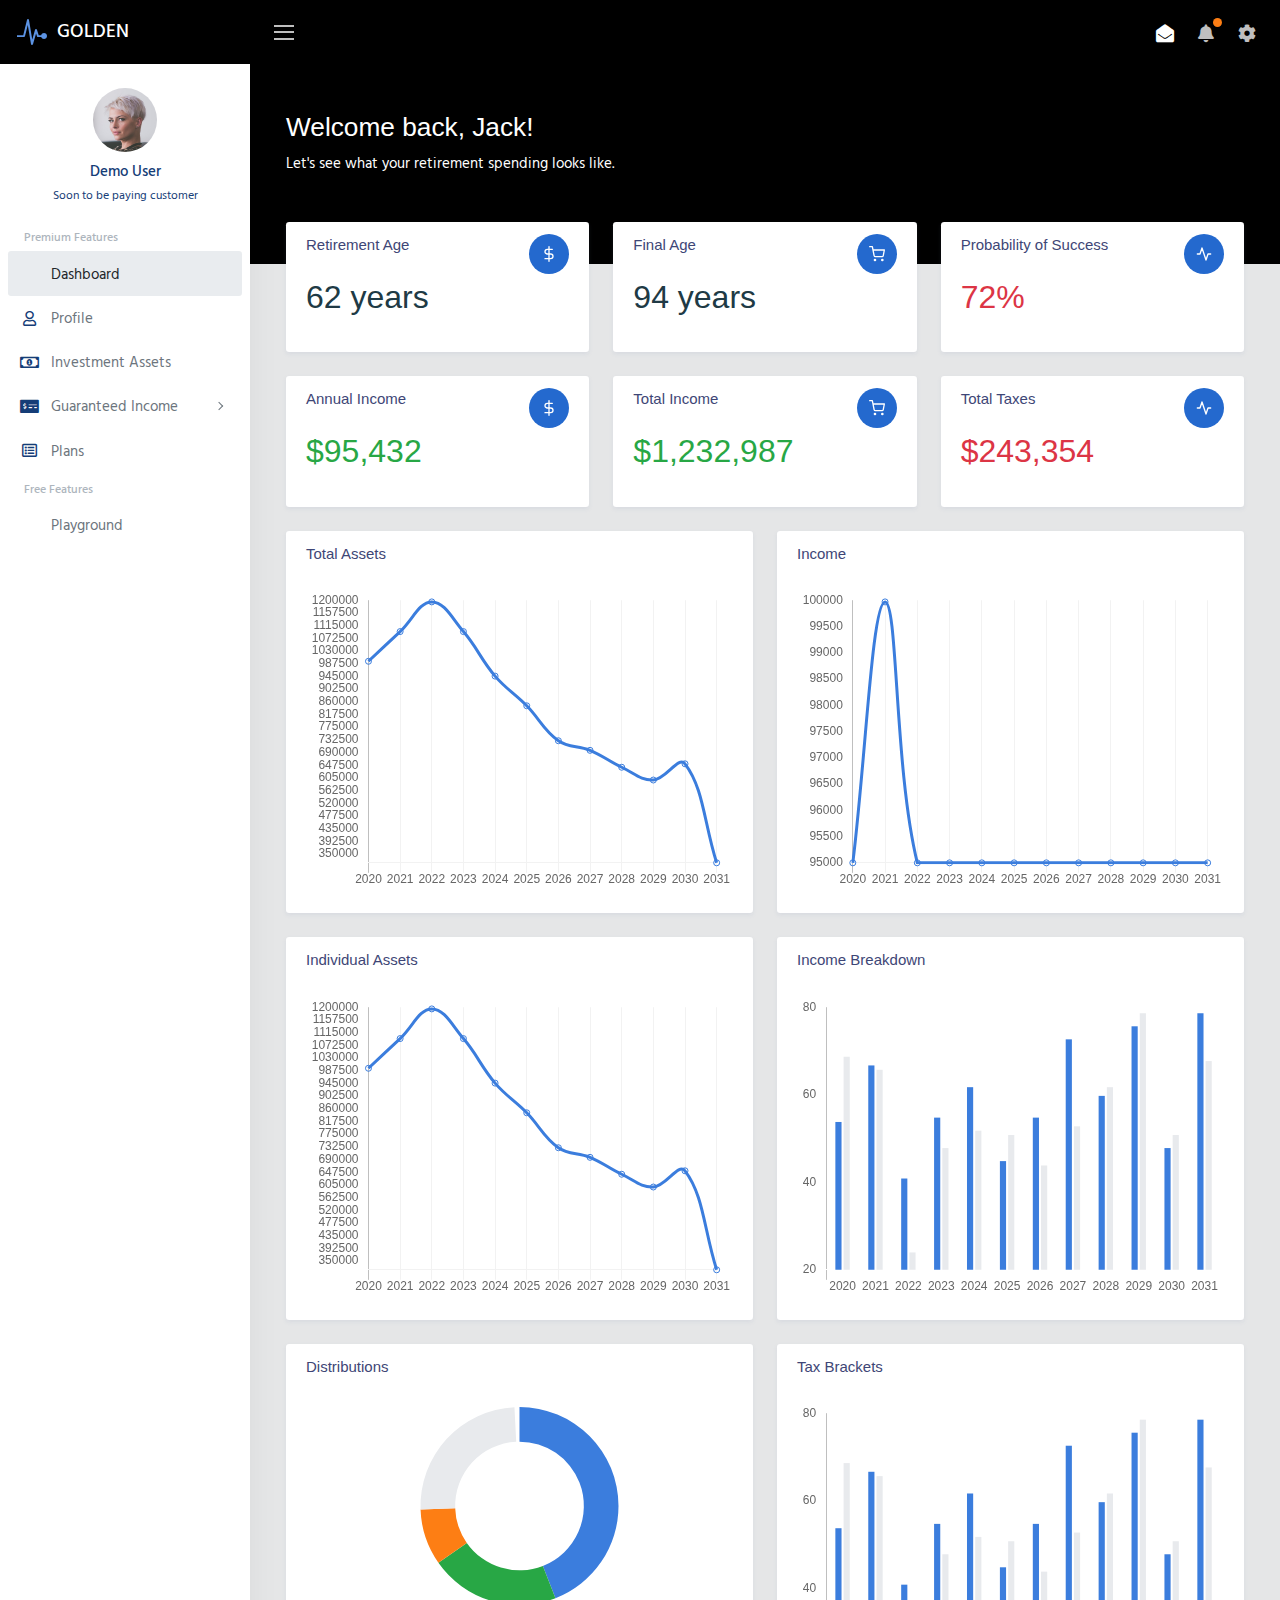
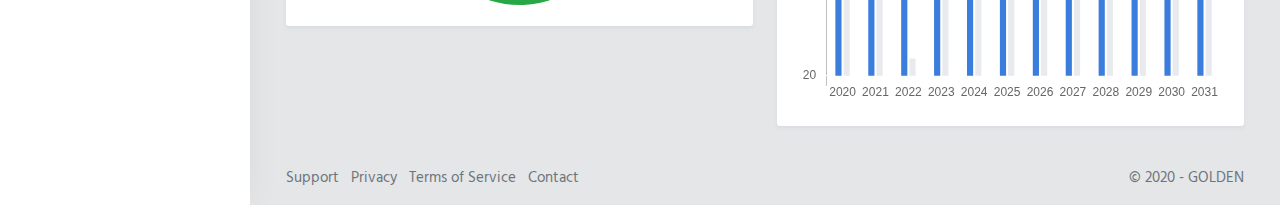
==== dashboard.html @ 7a521ca6 "New and improved code" ====
<!DOCTYPE html>
<html lang="en">

<head>
	<meta charset="utf-8">
	<meta http-equiv="X-UA-Compatible" content="IE=edge">
	<meta name="viewport" content="width=device-width, initial-scale=1, shrink-to-fit=no">
	<meta name="description" content="Responsive Bootstrap 4 Admin &amp; Dashboard Template">
	<meta name="author" content="Bootlab">

	<title>GOLDEN Dashboard</title>

	<!-- PICK ONE OF THE STYLES BELOW -->
	<link href="css/modern.css" rel="stylesheet">
	<!-- <link href="css/classic.css" rel="stylesheet"> -->
	<!-- <link href="css/dark.css" rel="stylesheet"> -->
	<!-- <link href="css/light.css" rel="stylesheet"> -->
	<!--	<link rel="stylesheet" href="css/styles.css"> -->

	<!-- BEGIN SETTINGS -->
	<!-- You can remove this after picking a style
	<style>
		body {
			opacity: 0;
		}
	</style>
	<script src="js/settings.js"></script>-->
	<link href="css/styles.css" rel="stylesheet">
	<!-- END SETTINGS -->
</head>

<body>
	<div class="splash active">
		<div class="splash-icon"></div>
	</div>

	<div class="wrapper">
		<nav id="sidebar" class="sidebar">
			<a class="sidebar-brand" href="index.html">
				<svg>
					<use xlink:href="#ion-ios-pulse-strong"></use>
				</svg>
				GOLDEN
			</a>
			<div class="sidebar-content">
				<div class="sidebar-user">
					<img src="img/avatars/avatar.jpg" class="img-fluid rounded-circle mb-2" alt="Linda Miller" />
					<div class="font-weight-bold">Demo User</div>
					<small>Soon to be paying customer</small>
				</div>

				<ul class="sidebar-nav">
					<li class="sidebar-header">
						Premium Features
					</li>



					<li class="sidebar-item active">
						<a class="sidebar-link" href="dashboard.html">
							<i class="align-middle mr-2 far fa-fw fa-key"></i> <span class="align-middle">Dashboard</span>
						</a>
					</li>

					<li class="sidebar-item">
						<a class="sidebar-link" href="profile.html">
							<i class="align-middle mr-2 far fa-fw fa-user"></i> <span class="align-middle">Profile</span>
						</a>
					</li>

					<li class="sidebar-item">
						<a class="sidebar-link" href="investment-assets.html">
							<i class="align-middle mr-2 far fa-fw fa-money-bill-alt"></i> <span class="align-middle">Investment Assets</span>
						</a>
					</li>

					<li class="sidebar-item">
						<a data-target="#guaranteed-income" data-toggle="collapse" class="sidebar-link collapsed">
							<i class="align-middle mr-2 fas fa-fw fa-money-check-alt"></i> <span class="align-middle">Guaranteed Income</span>
						</a>
						<ul id="guaranteed-income" class="sidebar-dropdown list-unstyled collapse " data-parent="#sidebar">
							<li class="sidebar-item"><a class="sidebar-link" href="social-security.html">Social Security</a></li>
							<li class="sidebar-item"><a class="sidebar-link" href="pensions.html">Pensions</a></li>
							<li class="sidebar-item"><a class="sidebar-link" href="annuities.html">Annuities <span class="sidebar-badge badge rounded-pill bg-primary">Coming Soon</span></a></li>
							<li class="sidebar-item"><a class="sidebar-link" href="other.html">Other <span class="sidebar-badge badge rounded-pill bg-primary">Coming Soon</span></a></li>
						</ul>
					</li>

					<li class="sidebar-item">
						<a class="sidebar-link" href="plans.html">
							<i class="align-middle mr-2 far fa-fw fa-list-alt"></i> <span class="align-middle">Plans</span>
						</a>
					</li>

					<li class="sidebar-header">
						Free Features
					</li>

					<li class="sidebar-item">
						<a class="sidebar-link" href="playground.html">
							<i class="align-middle mr-2 far fa-fw fa-table"></i> <span class="align-middle">Playground</span>
						</a>
					</li>




				</ul>
			</div>
		</nav>
		<div class="main">
			<nav class="navbar navbar-expand navbar-theme">
				<a class="sidebar-toggle d-flex mr-2">
					<i class="hamburger align-self-center"></i>
				</a>



				<div class="navbar-collapse collapse">
					<ul class="navbar-nav ml-auto">
						<li class="nav-item dropdown active">
							<a class="nav-link dropdown-toggle position-relative" href="#" id="messagesDropdown" data-toggle="dropdown">
								<i class="align-middle fas fa-envelope-open"></i>
							</a>
							<div class="dropdown-menu dropdown-menu-lg dropdown-menu-right py-0" aria-labelledby="messagesDropdown">
								<div class="dropdown-menu-header">
									<div class="position-relative">
										1 New Messages
									</div>
								</div>
								<div class="list-group">
									<a href="#" class="list-group-item">
										<div class="row g-0 align-items-center">
											<div class="col-2">
												<img src="img/avatars/avatar-5.jpg" class="avatar img-fluid rounded-circle" alt="Michelle Bilodeau">
											</div>
											<div class="col-10 pl-2">
												<div class="text-dark">Tax Man</div>
												<div class="text-muted small mt-1">The 2021 tax brackets have been released. Checkout how that impacts you!</div>
												<div class="text-muted small mt-1">5m ago</div>
											</div>
										</div>
									</a>

								</div>
								<div class="dropdown-menu-footer">
									<a href="#" class="text-muted">Show all messages</a>
								</div>
							</div>
						</li>
						<li class="nav-item dropdown ml-lg-2">
							<a class="nav-link dropdown-toggle position-relative" href="#" id="alertsDropdown" data-toggle="dropdown">
								<i class="align-middle fas fa-bell"></i>
								<span class="indicator"></span>
							</a>
							<div class="dropdown-menu dropdown-menu-lg dropdown-menu-right py-0" aria-labelledby="alertsDropdown">
								<div class="dropdown-menu-header">
									4 New Notifications
								</div>
								<div class="list-group">
									<a href="#" class="list-group-item">
										<div class="row g-0 align-items-center">
											<div class="col-2">
												<i class="ml-1 text-danger fas fa-fw fa-bell"></i>
											</div>
											<div class="col-10">
												<div class="text-dark">Update completed</div>
												<div class="text-muted small mt-1">Restart server 12 to complete the update.</div>
												<div class="text-muted small mt-1">2h ago</div>
											</div>
										</div>
									</a>
									<a href="#" class="list-group-item">
										<div class="row g-0 align-items-center">
											<div class="col-2">
												<i class="ml-1 text-warning fas fa-fw fa-envelope-open"></i>
											</div>
											<div class="col-10">
												<div class="text-dark">Lorem ipsum</div>
												<div class="text-muted small mt-1">Aliquam ex eros, imperdiet vulputate hendrerit et.</div>
												<div class="text-muted small mt-1">6h ago</div>
											</div>
										</div>
									</a>
									<a href="#" class="list-group-item">
										<div class="row g-0 align-items-center">
											<div class="col-2">
												<i class="ml-1 text-primary fas fa-fw fa-building"></i>
											</div>
											<div class="col-10">
												<div class="text-dark">Login from 192.186.1.1</div>
												<div class="text-muted small mt-1">8h ago</div>
											</div>
										</div>
									</a>
									<a href="#" class="list-group-item">
										<div class="row g-0 align-items-center">
											<div class="col-2">
												<i class="ml-1 text-success fas fa-fw fa-bell-slash"></i>
											</div>
											<div class="col-10">
												<div class="text-dark">New connection</div>
												<div class="text-muted small mt-1">Anna accepted your request.</div>
												<div class="text-muted small mt-1">12h ago</div>
											</div>
										</div>
									</a>
								</div>
								<div class="dropdown-menu-footer">
									<a href="#" class="text-muted">Show all notifications</a>
								</div>
							</div>
						</li>
						<li class="nav-item dropdown ml-lg-2">
							<a class="nav-link dropdown-toggle position-relative" href="#" id="userDropdown" data-toggle="dropdown">
								<i class="align-middle fas fa-cog"></i>
							</a>
							<div class="dropdown-menu dropdown-menu-right" aria-labelledby="userDropdown">
								<a class="dropdown-item" href="#"><i class="align-middle mr-1 fas fa-fw fa-user"></i> View Account</a>
								<a class="dropdown-item" href="#"><i class="align-middle mr-1 fas fa-fw fa-cogs"></i> Settings</a>
								<div class="dropdown-divider"></div>
								<a class="dropdown-item" href="#"><i class="align-middle mr-1 fas fa-fw fa-arrow-alt-circle-right"></i> Sign out</a>
							</div>
						</li>
					</ul>
				</div>

			</nav>
			<main class="content">
				<div class="container-fluid">

					<div class="header">
						<h1 class="header-title">
							Welcome back, Jack!
						</h1>
						<p class="header-subtitle">Let's see what your retirement spending looks like.</p>
					</div>


					<div class="row">
						<div class="col-xs-6 col-sm-6 col-md-4 col-lg-4 col-xl-4">
							<div class="card">
								<div class="card-body">
									<div class="row">
										<div class="col mt-0">
											<h5 class="card-title">Retirement Age</h5>
										</div>

										<div class="col-auto">
											<div class="avatar">
												<div class="avatar-title rounded-circle bg-primary-dark">
													<i class="align-middle" data-feather="dollar-sign"></i>
												</div>
											</div>
										</div>
									</div>
									<h1 class="display-5 mt-1 mb-3">62 years</h1>
								</div>
							</div>
						</div>
						<div class="col-xs-6 col-sm-6 col-md-4 col-lg-4 col-xl-4">
							<div class="card">
								<div class="card-body">
									<div class="row">
										<div class="col mt-0">
											<h5 class="card-title">Final Age</h5>
										</div>

										<div class="col-auto">
											<div class="avatar">
												<div class="avatar-title rounded-circle bg-primary-dark">
													<i class="align-middle" data-feather="shopping-cart"></i>
												</div>
											</div>
										</div>
									</div>
									<h1 class="display-5 mt-1 mb-3">94 years</h1>
								</div>
							</div>
						</div>
						<div class="col-xs-6 col-sm-6 col-md-4 col-lg-4 col-xl-4">
							<div class="card">
								<div class="card-body">
									<div class="row">
										<div class="col mt-0">
											<h5 class="card-title">Probability of Success</h5>
										</div>

										<div class="col-auto">
											<div class="avatar">
												<div class="avatar-title rounded-circle bg-primary-dark">
													<i class="align-middle" data-feather="activity"></i>
												</div>
											</div>
										</div>
									</div>
									<h1 class="display-5 mt-1 mb-3 text-danger">72%</h1>

								</div>
							</div>
						</div>
						<div class="col-xs-6 col-sm-6 col-md-4 col-lg-4 col-xl-4">
							<div class="card">
								<div class="card-body">
									<div class="row">
										<div class="col mt-0">
											<h5 class="card-title">Annual Income</h5>
										</div>

										<div class="col-auto">
											<div class="avatar">
												<div class="avatar-title rounded-circle bg-primary-dark">
													<i class="align-middle" data-feather="dollar-sign"></i>
												</div>
											</div>
										</div>
									</div>
									<h1 class="display-5 mt-1 mb-3 text-success">$95,432</h1>
								</div>
							</div>
						</div>
						<div class="col-xs-6 col-sm-6 col-md-4 col-lg-4 col-xl-4">
							<div class="card">
								<div class="card-body">
									<div class="row">
										<div class="col mt-0">
											<h5 class="card-title">Total Income</h5>
										</div>

										<div class="col-auto">
											<div class="avatar">
												<div class="avatar-title rounded-circle bg-primary-dark">
													<i class="align-middle" data-feather="shopping-cart"></i>
												</div>
											</div>
										</div>
									</div>
									<h1 class="display-5 mt-1 mb-3 text-success">$1,232,987</h1>
								</div>
							</div>
						</div>
						<div class="col-xs-6 col-sm-6 col-md-4 col-lg-4 col-xl-4">
							<div class="card">
								<div class="card-body">
									<div class="row">
										<div class="col mt-0">
											<h5 class="card-title">Total Taxes</h5>
										</div>

										<div class="col-auto">
											<div class="avatar">
												<div class="avatar-title rounded-circle bg-primary-dark">
													<i class="align-middle" data-feather="activity"></i>
												</div>
											</div>
										</div>
									</div>
									<h1 class="display-5 mt-1 mb-3 text-danger">$243,354</h1>

								</div>
							</div>
						</div>
					</div>


					<div class="row">
						<div class="col-12 col-lg-6">
							<div class="card flex-fill w-100">
								<div class="card-header">
									<h5 class="card-title">Total Assets</h5>
									<h6 class="card-subtitle text-muted"></h6>
								</div>
								<div class="card-body">
									<div class="chart">
										<canvas id="chartjs-line"></canvas>
									</div>
								</div>
							</div>
						</div>

						<div class="col-12 col-lg-6">
							<div class="card flex-fill w-100">
								<div class="card-header">
									<h5 class="card-title">Income</h5>
									<h6 class="card-subtitle text-muted"></h6>
								</div>
								<div class="card-body">
									<div class="chart">
										<canvas id="chartjs-line2"></canvas>
									</div>
								</div>
							</div>
						</div>

						<div class="col-12 col-lg-6">
							<div class="card flex-fill w-100">
								<div class="card-header">
									<h5 class="card-title">Individual Assets</h5>
									<h6 class="card-subtitle text-muted"></h6>
								</div>
								<div class="card-body">
									<div class="chart">
										<canvas id="chartjs-line3"></canvas>
									</div>
								</div>
							</div>
						</div>

						<div class="col-12 col-lg-6">
							<div class="card">
								<div class="card-header">
									<h5 class="card-title">Income Breakdown</h5>
									<h6 class="card-subtitle text-muted"></h6>
								</div>
								<div class="card-body">
									<div class="chart">
										<canvas id="chartjs-bar"></canvas>
									</div>
								</div>
							</div>
						</div>


						<div class="col-12 col-lg-6">
							<div class="card">
								<div class="card-header">
									<h5 class="card-title">Distributions</h5>
									<h6 class="card-subtitle text-muted"></h6>
								</div>
								<div class="card-body">
									<div class="chart chart-xs">
										<canvas id="chartjs-doughnut"></canvas>
									</div>
								</div>
							</div>
						</div>

						<div class="col-12 col-lg-6">
							<div class="card">
								<div class="card-header">
									<h5 class="card-title">Tax Brackets</h5>
									<h6 class="card-subtitle text-muted"></h6>
								</div>
								<div class="card-body">
									<div class="chart">
										<canvas id="chartjs-bar2"></canvas>
									</div>
								</div>
							</div>
						</div>
					</div>










				</div>
			</main>
			<footer class="footer">
				<div class="container-fluid">
					<div class="row text-muted">
						<div class="col-8 text-left">
							<ul class="list-inline">
								<li class="list-inline-item">
									<a class="text-muted" href="#">Support</a>
								</li>
								<li class="list-inline-item">
									<a class="text-muted" href="#">Privacy</a>
								</li>
								<li class="list-inline-item">
									<a class="text-muted" href="#">Terms of Service</a>
								</li>
								<li class="list-inline-item">
									<a class="text-muted" href="#">Contact</a>
								</li>
							</ul>
						</div>
						<div class="col-4 text-right">
							<p class="mb-0">
								&copy; 2020 - <a href="dashboard-default.html" class="text-muted">GOLDEN</a>
							</p>
						</div>
					</div>
				</div>
			</footer>
		</div>

	</div>

	<svg width="0" height="0" style="position:absolute">
		<defs>
			<symbol viewBox="0 0 512 512" id="ion-ios-pulse-strong">
				<path
					d="M448 273.001c-21.27 0-39.296 13.999-45.596 32.999h-38.857l-28.361-85.417a15.999 15.999 0 0 0-15.183-10.956c-.112 0-.224 0-.335.004a15.997 15.997 0 0 0-15.049 11.588l-44.484 155.262-52.353-314.108C206.535 54.893 200.333 48 192 48s-13.693 5.776-15.525 13.135L115.496 306H16v31.999h112c7.348 0 13.75-5.003 15.525-12.134l45.368-182.177 51.324 307.94c1.229 7.377 7.397 11.92 14.864 12.344.308.018.614.028.919.028 7.097 0 13.406-3.701 15.381-10.594l49.744-173.617 15.689 47.252A16.001 16.001 0 0 0 352 337.999h51.108C409.973 355.999 427.477 369 448 369c26.511 0 48-22.492 48-49 0-26.509-21.489-46.999-48-46.999z">
				</path>
			</symbol>
		</defs>
	</svg>
	<script src="js/app.js"></script>

	<script>
		$(function() {
			// Line chart
			new Chart(document.getElementById("chartjs-line"), {
				type: "line",
				data: {
					labels: ["2020", "2021", "2022", "2023", "2024", "2025", "2026", "2027", "2028", "2029", "2030", "2031"],
					datasets: [{
						label: "Total Assets ($)",
						fill: true,
						backgroundColor: "transparent",
						borderColor: window.theme.primary,
						data: [1000000, 1100000, 1200000, 1100000, 950000, 850000, 732222, 700000, 643000, 599999, 654544, 321123]
					}]
				},
				options: {
					maintainAspectRatio: false,
					legend: {
						display: false
					},
					tooltips: {
						intersect: false
					},
					hover: {
						intersect: true
					},
					plugins: {
						filler: {
							propagate: false
						}
					},
					scales: {
						xAxes: [{
							reverse: true,
							gridLines: {
								color: "rgba(0,0,0,0.05)"
							}
						}],
						yAxes: [{
							ticks: {
								stepSize: 500
							},
							display: true,
							borderDash: [5, 5],
							gridLines: {
								color: "rgba(0,0,0,0)",
								fontColor: "#fff"
							}
						}]
					}
				}
			});
		});
	</script>

	<script>
		$(function() {
			// Line chart
			new Chart(document.getElementById("chartjs-line2"), {
				type: "line",
				data: {
					labels: ["2020", "2021", "2022", "2023", "2024", "2025", "2026", "2027", "2028", "2029", "2030", "2031"],
					datasets: [{
						label: "Income",
						fill: true,
						backgroundColor: "transparent",
						borderColor: window.theme.primary,
						data: [95000, 100000, 95000, 95000, 95000, 95000, 95000, 95000, 95000, 95000, 95000, 95000]
					}]
				},
				options: {
					maintainAspectRatio: false,
					legend: {
						display: false
					},
					tooltips: {
						intersect: false
					},
					hover: {
						intersect: true
					},
					plugins: {
						filler: {
							propagate: false
						}
					},
					scales: {
						xAxes: [{
							reverse: true,
							gridLines: {
								color: "rgba(0,0,0,0.05)"
							}
						}],
						yAxes: [{
							ticks: {
								stepSize: 500
							},
							display: true,
							borderDash: [5, 5],
							gridLines: {
								color: "rgba(0,0,0,0)",
								fontColor: "#fff"
							}
						}]
					}
				}
			});
		});
	</script>

	<script>
		$(function() {
			// Line chart
			new Chart(document.getElementById("chartjs-line3"), {
				type: "line",
				data: {
					labels: ["2020", "2021", "2022", "2023", "2024", "2025", "2026", "2027", "2028", "2029", "2030", "2031"],
					datasets: [{
						label: "401K ($)",
						fill: true,
						backgroundColor: "transparent",
						borderColor: window.theme.primary,
						data: [1000000, 1100000, 1200000, 1100000, 950000, 850000, 732222, 700000, 643000, 599999, 654544, 321123]
					}]
				},
				options: {
					maintainAspectRatio: false,
					legend: {
						display: false
					},
					tooltips: {
						intersect: false
					},
					hover: {
						intersect: true
					},
					plugins: {
						filler: {
							propagate: false
						}
					},
					scales: {
						xAxes: [{
							reverse: true,
							gridLines: {
								color: "rgba(0,0,0,0.05)"
							}
						}],
						yAxes: [{
							ticks: {
								stepSize: 500
							},
							display: true,
							borderDash: [5, 5],
							gridLines: {
								color: "rgba(0,0,0,0)",
								fontColor: "#fff"
							}
						}]
					}
				}
			});
		});
	</script>

	<script>
		$(function() {
			// Bar chart
			new Chart(document.getElementById("chartjs-bar"), {
				type: "bar",
				data: {
					labels: ["2020", "2021", "2022", "2023", "2024", "2025", "2026", "2027", "2028", "2029", "2030", "2031"],
					datasets: [{
						label: "Last year",
						backgroundColor: window.theme.primary,
						borderColor: window.theme.primary,
						hoverBackgroundColor: window.theme.primary,
						hoverBorderColor: window.theme.primary,
						data: [54, 67, 41, 55, 62, 45, 55, 73, 60, 76, 48, 79],
						barPercentage: .75,
						categoryPercentage: .5
					}, {
						label: "This year",
						backgroundColor: "#E8EAED",
						borderColor: "#E8EAED",
						hoverBackgroundColor: "#E8EAED",
						hoverBorderColor: "#E8EAED",
						data: [69, 66, 24, 48, 52, 51, 44, 53, 62, 79, 51, 68],
						barPercentage: .75,
						categoryPercentage: .5
					}]
				},
				options: {
					maintainAspectRatio: false,
					legend: {
						display: false
					},
					scales: {
						yAxes: [{
							gridLines: {
								display: false
							},
							stacked: false,
							ticks: {
								stepSize: 20
							}
						}],
						xAxes: [{
							stacked: false,
							gridLines: {
								color: "transparent"
							}
						}]
					}
				}
			});
		});
	</script>

	<script>
		$(function() {
			// Bar chart
			new Chart(document.getElementById("chartjs-bar2"), {
				type: "bar",
				data: {
					labels: ["2020", "2021", "2022", "2023", "2024", "2025", "2026", "2027", "2028", "2029", "2030", "2031"],
					datasets: [{
						label: "Last year",
						backgroundColor: window.theme.primary,
						borderColor: window.theme.primary,
						hoverBackgroundColor: window.theme.primary,
						hoverBorderColor: window.theme.primary,
						data: [54, 67, 41, 55, 62, 45, 55, 73, 60, 76, 48, 79],
						barPercentage: .75,
						categoryPercentage: .5
					}, {
						label: "This year",
						backgroundColor: "#E8EAED",
						borderColor: "#E8EAED",
						hoverBackgroundColor: "#E8EAED",
						hoverBorderColor: "#E8EAED",
						data: [69, 66, 24, 48, 52, 51, 44, 53, 62, 79, 51, 68],
						barPercentage: .75,
						categoryPercentage: .5
					}]
				},
				options: {
					maintainAspectRatio: false,
					legend: {
						display: false
					},
					scales: {
						yAxes: [{
							gridLines: {
								display: false
							},
							stacked: false,
							ticks: {
								stepSize: 20
							}
						}],
						xAxes: [{
							stacked: false,
							gridLines: {
								color: "transparent"
							}
						}]
					}
				}
			});
		});
	</script>


	<script>
		$(function() {
			// Doughnut chart
			new Chart(document.getElementById("chartjs-doughnut"), {
				type: "doughnut",
				data: {
					labels: ["Social", "Search Engines", "Direct", "Other"],
					datasets: [{
						data: [260, 125, 54, 146],
						backgroundColor: [
							window.theme.primary,
							window.theme.success,
							window.theme.warning,
							"#E8EAED"
						],
						borderColor: "transparent"
					}]
				},
				options: {
					maintainAspectRatio: false,
					cutoutPercentage: 65,
					legend: {
						display: false
					}
				}
			});
		});
	</script>
	<script>
		$(function() {
			// Pie chart
			new Chart(document.getElementById("chartjs-pie"), {
				type: "pie",
				data: {
					labels: ["Social", "Search Engines", "Direct", "Other"],
					datasets: [{
						data: [260, 125, 54, 146],
						backgroundColor: [
							window.theme.primary,
							window.theme.warning,
							window.theme.danger,
							"#E8EAED"
						],
						borderColor: "transparent"
					}]
				},
				options: {
					maintainAspectRatio: false,
					legend: {
						display: false
					}
				}
			});
		});
	</script>
	<script>
		$(function() {
			// Radar chart
			new Chart(document.getElementById("chartjs-radar"), {
				type: "radar",
				data: {
					labels: ["Speed", "Reliability", "Comfort", "Safety", "Efficiency"],
					datasets: [{
						label: "Model X",
						backgroundColor: "rgba(0, 123, 255, 0.2)",
						borderColor: window.theme.primary,
						pointBackgroundColor: window.theme.primary,
						pointBorderColor: "#fff",
						pointHoverBackgroundColor: "#fff",
						pointHoverBorderColor: window.theme.primary,
						data: [70, 53, 82, 60, 33]
					}, {
						label: "Model S",
						backgroundColor: "rgba(220, 53, 69, 0.2)",
						borderColor: window.theme.danger,
						pointBackgroundColor: window.theme.danger,
						pointBorderColor: "#fff",
						pointHoverBackgroundColor: "#fff",
						pointHoverBorderColor: window.theme.danger,
						data: [35, 38, 65, 85, 84]
					}]
				},
				options: {
					maintainAspectRatio: false
				}
			});
		});
	</script>
	<script>
		$(function() {
			// Polar Area chart
			new Chart(document.getElementById("chartjs-polar-area"), {
				type: "polarArea",
				data: {
					labels: ["Speed", "Reliability", "Comfort", "Safety", "Efficiency"],
					datasets: [{
						label: "Model S",
						data: [35, 38, 65, 70, 24],
						backgroundColor: [
							window.theme.primary,
							window.theme.success,
							window.theme.danger,
							window.theme.warning,
							window.theme.info
						]
					}]
				},
				options: {
					maintainAspectRatio: false
				}
			});
		});
	</script>
</body>

</html>
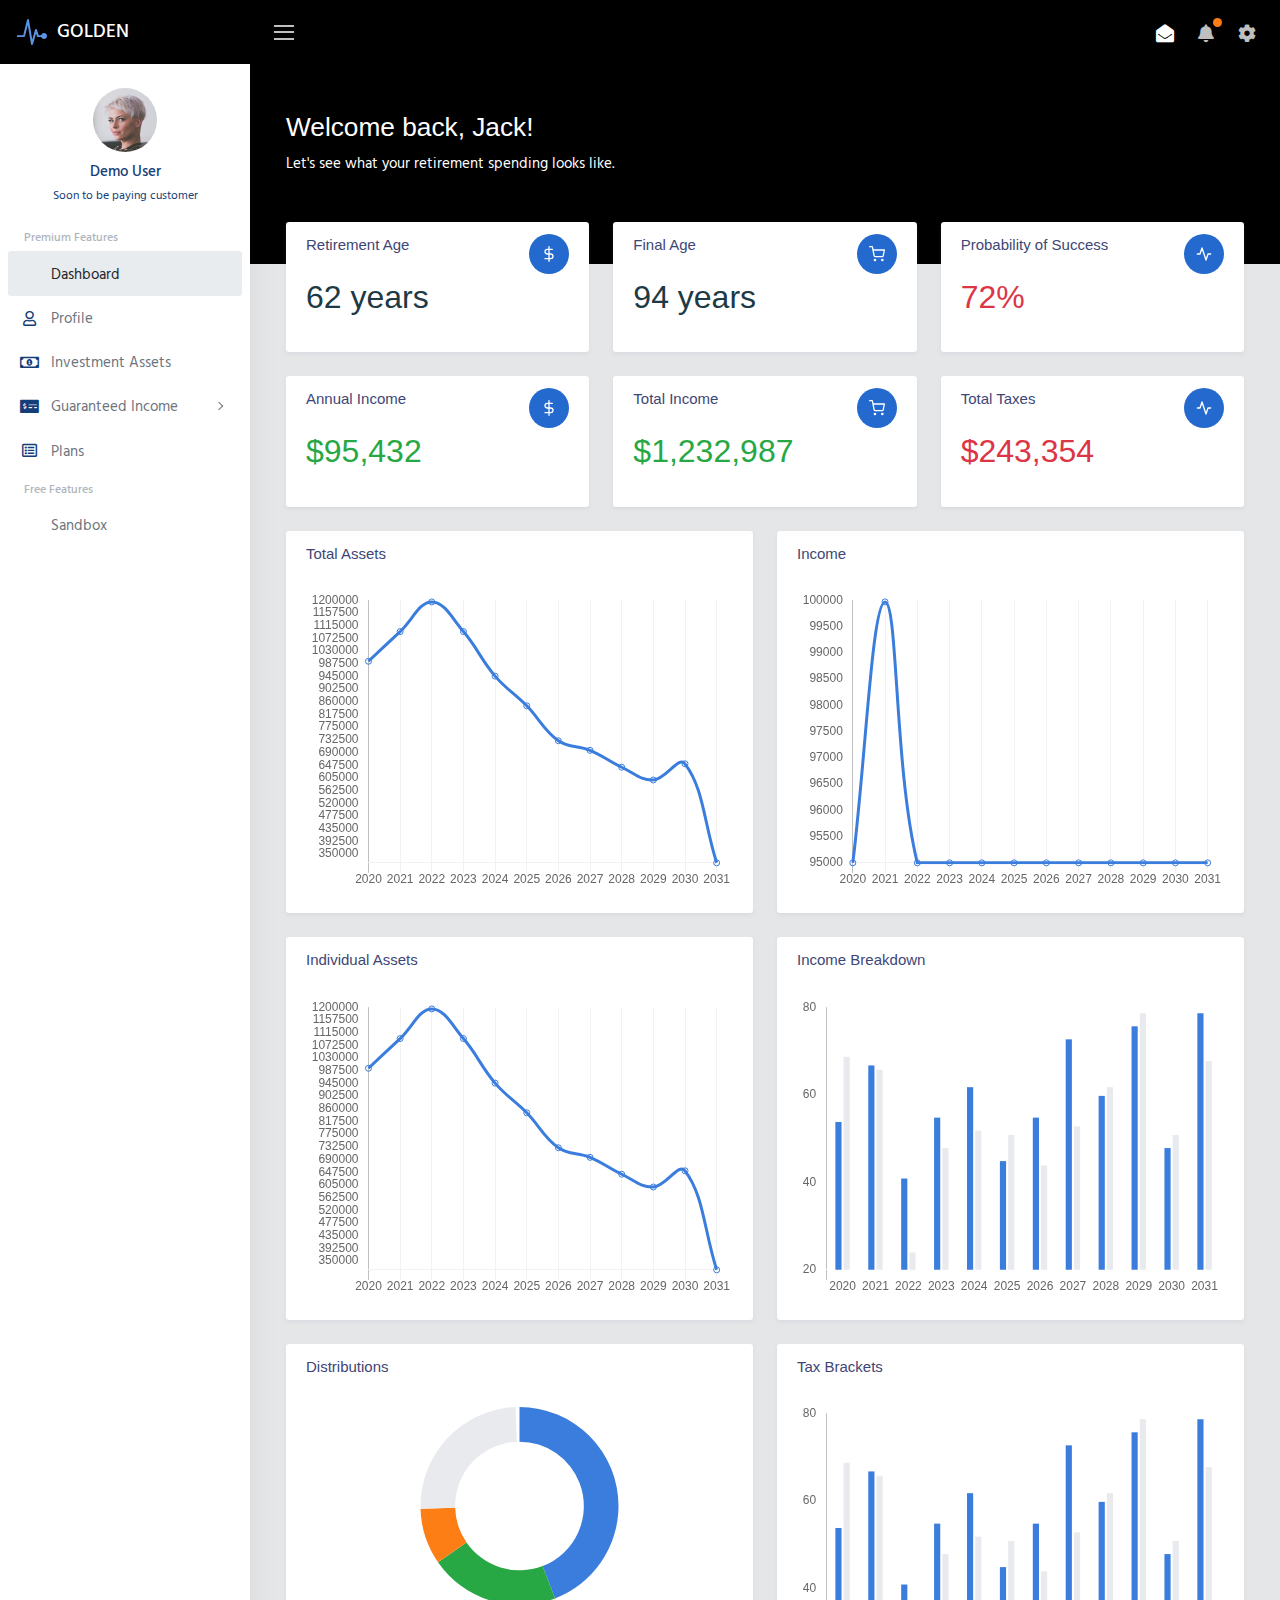
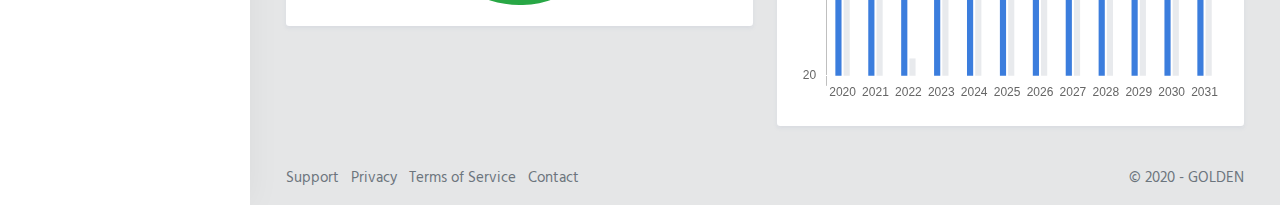
==== commit 010e8c45: "Newest programs" ====
--- a/dashboard.html
+++ b/dashboard.html
@@ -79,10 +79,10 @@
 							<i class="align-middle mr-2 fas fa-fw fa-money-check-alt"></i> <span class="align-middle">Guaranteed Income</span>
 						</a>
 						<ul id="guaranteed-income" class="sidebar-dropdown list-unstyled collapse " data-parent="#sidebar">
-							<li class="sidebar-item"><a class="sidebar-link" href="social-security.html">Social Security</a></li>
-							<li class="sidebar-item"><a class="sidebar-link" href="pensions.html">Pensions</a></li>
-							<li class="sidebar-item"><a class="sidebar-link" href="annuities.html">Annuities <span class="sidebar-badge badge rounded-pill bg-primary">Coming Soon</span></a></li>
-							<li class="sidebar-item"><a class="sidebar-link" href="other.html">Other <span class="sidebar-badge badge rounded-pill bg-primary">Coming Soon</span></a></li>
+							<li class="sidebar-item"><a class="sidebar-link" href="income-social-security.html">Social Security</a></li>
+							<li class="sidebar-item"><a class="sidebar-link" href="income-pensions.html">Pensions</a></li>
+							<li class="sidebar-item"><a class="sidebar-link" href="income-annuities.html">Annuities <span class="sidebar-badge badge rounded-pill bg-primary">Coming Soon</span></a></li>
+							<li class="sidebar-item"><a class="sidebar-link" href="income-other.html">Other <span class="sidebar-badge badge rounded-pill bg-primary">Coming Soon</span></a></li>
 						</ul>
 					</li>
 
@@ -97,8 +97,8 @@
 					</li>
 
 					<li class="sidebar-item">
-						<a class="sidebar-link" href="playground.html">
-							<i class="align-middle mr-2 far fa-fw fa-table"></i> <span class="align-middle">Playground</span>
+						<a class="sidebar-link" href="sandbox.html">
+							<i class="align-middle mr-2 far fa-fw fa-table"></i> <span class="align-middle">Sandbox</span>
 						</a>
 					</li>
 
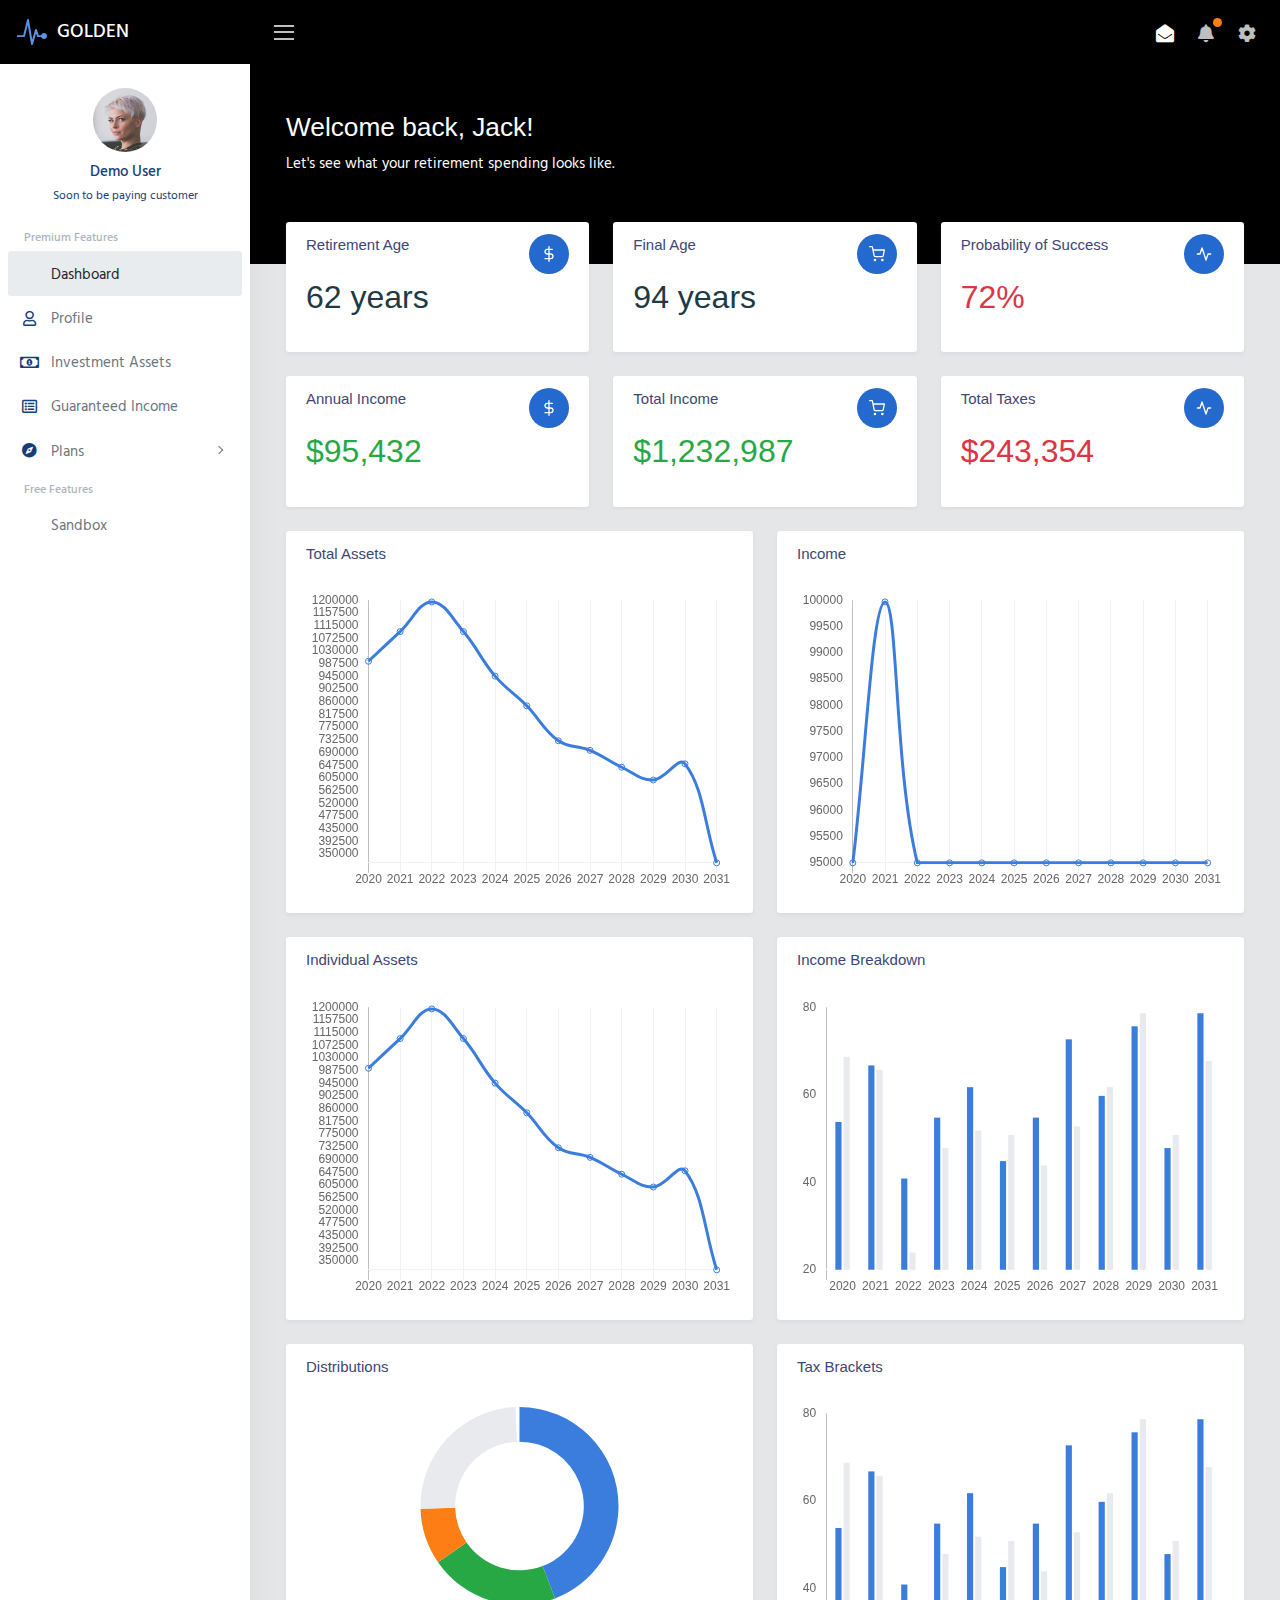
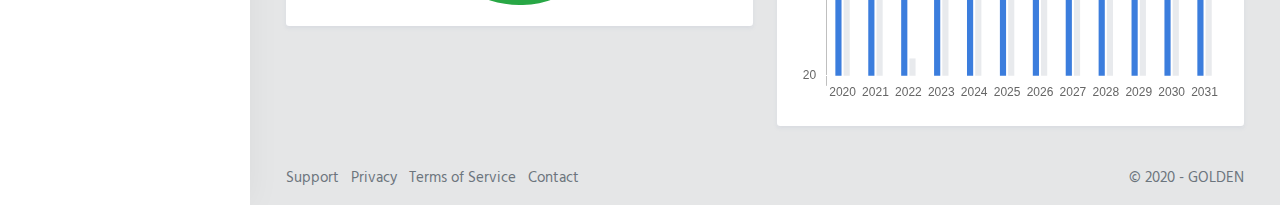
==== commit a2793140: "Add files via upload" ====
--- a/dashboard.html
+++ b/dashboard.html
@@ -54,8 +54,6 @@
 						Premium Features
 					</li>
 
-
-
 					<li class="sidebar-item active">
 						<a class="sidebar-link" href="dashboard.html">
 							<i class="align-middle mr-2 far fa-fw fa-key"></i> <span class="align-middle">Dashboard</span>
@@ -74,22 +72,22 @@
 						</a>
 					</li>
 
+
 					<li class="sidebar-item">
-						<a data-target="#guaranteed-income" data-toggle="collapse" class="sidebar-link collapsed">
-							<i class="align-middle mr-2 fas fa-fw fa-money-check-alt"></i> <span class="align-middle">Guaranteed Income</span>
+						<a class="sidebar-link" href="guaranteed-income.html">
+							<i class="align-middle mr-2 far fa-fw fa-list-alt"></i> <span class="align-middle">Guaranteed Income</span>
 						</a>
-						<ul id="guaranteed-income" class="sidebar-dropdown list-unstyled collapse " data-parent="#sidebar">
-							<li class="sidebar-item"><a class="sidebar-link" href="income-social-security.html">Social Security</a></li>
-							<li class="sidebar-item"><a class="sidebar-link" href="income-pensions.html">Pensions</a></li>
-							<li class="sidebar-item"><a class="sidebar-link" href="income-annuities.html">Annuities <span class="sidebar-badge badge rounded-pill bg-primary">Coming Soon</span></a></li>
-							<li class="sidebar-item"><a class="sidebar-link" href="income-other.html">Other <span class="sidebar-badge badge rounded-pill bg-primary">Coming Soon</span></a></li>
+					</li>
+
+					<li class="sidebar-item">
+						<a data-target="#plans" data-toggle="collapse" class="sidebar-link collapsed">
+							<i class="align-middle mr-2 fas fa-fw fa-compass"></i> <span class="align-middle">Plans</span>
+						</a>
+						<ul id="plans" class="sidebar-dropdown list-unstyled collapse " data-parent="#sidebar">
+							<li class="sidebar-item"><a class="sidebar-link" href="plans-list.html">Your Plans</a></li>
+							<li class="sidebar-item"><a class="sidebar-link" href="plans-compare.html">Compare Plans</a></li>
+							<li class="sidebar-item"><a class="sidebar-link" href="plans-other.html">Other <span class="sidebar-badge badge rounded-pill bg-primary">Coming Soon</span></a></li>
 						</ul>
-					</li>
-
-					<li class="sidebar-item">
-						<a class="sidebar-link" href="plans.html">
-							<i class="align-middle mr-2 far fa-fw fa-list-alt"></i> <span class="align-middle">Plans</span>
-						</a>
 					</li>
 
 					<li class="sidebar-header">
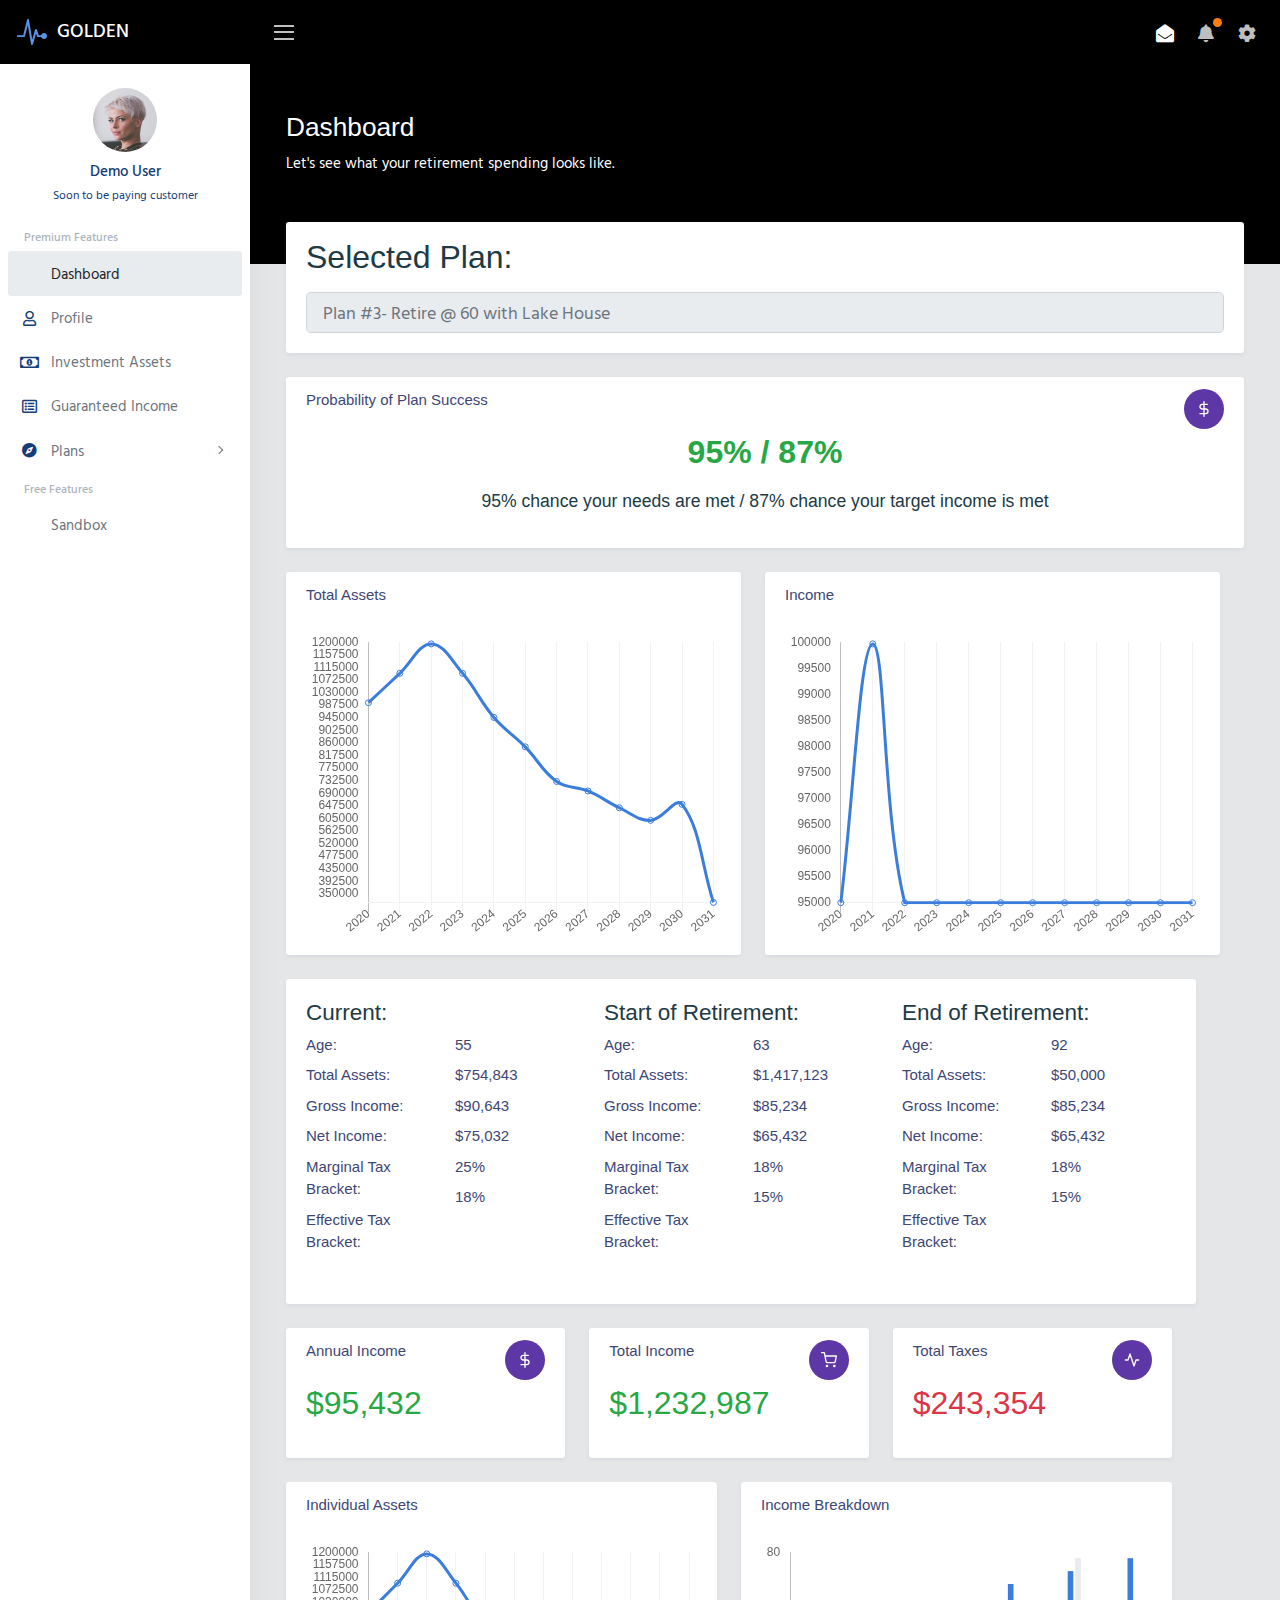
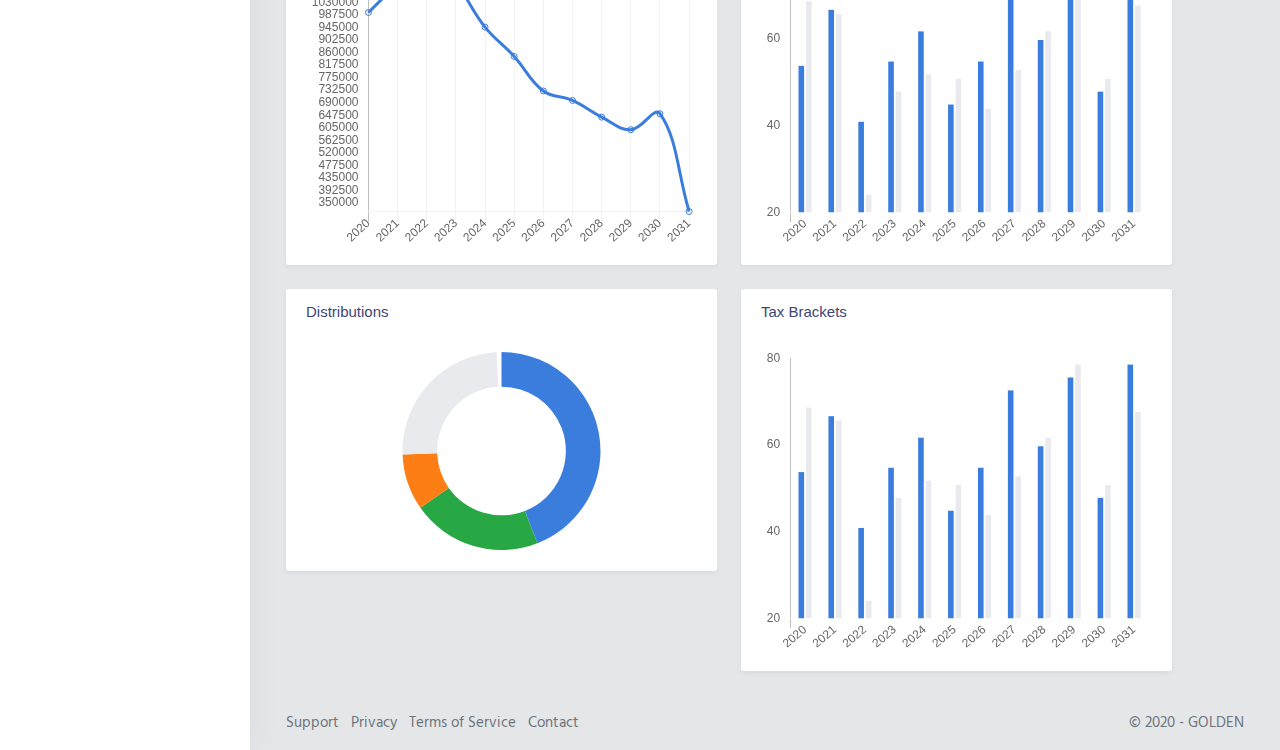
==== commit 15350bd2: "fresh changes" ====
--- a/dashboard.html
+++ b/dashboard.html
@@ -229,10 +229,157 @@
 
 					<div class="header">
 						<h1 class="header-title">
-							Welcome back, Jack!
+							Dashboard
 						</h1>
 						<p class="header-subtitle">Let's see what your retirement spending looks like.</p>
 					</div>
+
+					<div class="card">
+						<div class="card-body">
+							<div class="row">
+
+							</div>
+							<h1 class="display-5 mt-1 mb-3">Selected Plan:</h1>
+							<input class="form-control form-control-lg" type="text" placeholder="Plan #3- Retire @ 60 with Lake House" readonly>
+
+						</div>
+					</div>
+
+					<div class="row">
+						<div class="col-12">
+							<div class="card">
+								<div class="card-body">
+									<div class="row">
+										<div class="col mt-0">
+											<h5 class="card-title">Probability of Plan Success</h5>
+										</div>
+
+										<div class="col-auto">
+											<div class="avatar">
+												<div class="avatar-title rounded-circle bg-secondary-dark">
+													<i class="align-middle" data-feather="dollar-sign"></i>
+												</div>
+											</div>
+										</div>
+									</div>
+									<div class="row">
+										<div class="col-12">
+														<h1 class="display-5 mt-1 mb-3 text-success text-center-big">95%   /    87%</h1>
+										</div>
+									</div>
+									<h6 class="display-5 mt-1 mb-3 text-center-small">95% chance your needs are met  /  87% chance your target income is met </h6>
+								</div>
+							</div>
+						</div>
+
+						<div class="row">
+							<div class="col-12 col-lg-6">
+								<div class="card flex-fill w-100">
+									<div class="card-header">
+										<h5 class="card-title">Total Assets</h5>
+										<h6 class="card-subtitle text-muted"></h6>
+									</div>
+									<div class="card-body">
+										<div class="chart">
+											<canvas id="chartjs-line"></canvas>
+										</div>
+									</div>
+								</div>
+							</div>
+
+							<div class="col-12 col-lg-6">
+								<div class="card flex-fill w-100">
+									<div class="card-header">
+										<h5 class="card-title">Income</h5>
+										<h6 class="card-subtitle text-muted"></h6>
+									</div>
+									<div class="card-body">
+										<div class="chart">
+											<canvas id="chartjs-line2"></canvas>
+										</div>
+									</div>
+								</div>
+							</div>
+
+						<div class="row">
+							<div class="col-12">
+								<div class="card">
+									<div class="card-body">
+										<div class="row">
+											<div class="col-12">
+												<h5 class="card-title"></h5>
+											</div>
+											<div class="col-xl-4 col-lg-6 col-md-12 col-sm-12">
+												<h3>Current:</h3>
+												<div class="row">
+													<div class="col-6">
+														<h5 class="card-title">Age:</h5>
+														<h5 class="card-title">Total Assets:</h5>
+														<h5 class="card-title">Gross Income:</h5>
+														<h5 class="card-title">Net Income:</h5>
+														<h5 class="card-title">Marginal Tax Bracket:</h5>
+														<h5 class="card-title">Effective Tax Bracket:</h5>
+													</div>
+													<div class="col-6">
+														<h5 class="card-title">55</h5>
+														<h5 class="card-title">$754,843</h5>
+														<h5 class="card-title">$90,643</h5>
+														<h5 class="card-title">$75,032</h5>
+														<h5 class="card-title">25%</h5>
+														<h5 class="card-title">18%</h5>
+													</div>
+												</div>
+												<br>
+											</div>
+											<div class="col-xl-4 col-lg-6 col-md-12 col-sm-12">
+												<h3>Start of Retirement:</h3>
+												<div class="row">
+													<div class="col-6">
+														<h5 class="card-title">Age:</h5>
+														<h5 class="card-title">Total Assets:</h5>
+														<h5 class="card-title">Gross Income:</h5>
+														<h5 class="card-title">Net Income:</h5>
+														<h5 class="card-title">Marginal Tax Bracket:</h5>
+														<h5 class="card-title">Effective Tax Bracket:</h5>
+													</div>
+													<div class="col-6">
+														<h5 class="card-title">63</h5>
+														<h5 class="card-title">$1,417,123</h5>
+														<h5 class="card-title">$85,234</h5>
+														<h5 class="card-title">$65,432</h5>
+														<h5 class="card-title">18%</h5>
+														<h5 class="card-title">15%</h5>
+													</div>
+												</div>
+											</div>
+											<br>
+											<br>
+											<div class="col-xl-4 col-lg-6 col-md-12 col-sm-12">
+												<h3>End of Retirement:</h3>
+												<div class="row">
+													<div class="col-6">
+														<h5 class="card-title">Age:</h5>
+														<h5 class="card-title">Total Assets:</h5>
+														<h5 class="card-title">Gross Income:</h5>
+														<h5 class="card-title">Net Income:</h5>
+														<h5 class="card-title">Marginal Tax Bracket:</h5>
+														<h5 class="card-title">Effective Tax Bracket:</h5>
+													</div>
+													<div class="col-6">
+														<h5 class="card-title">92</h5>
+														<h5 class="card-title">$50,000</h5>
+														<h5 class="card-title">$85,234</h5>
+														<h5 class="card-title">$65,432</h5>
+														<h5 class="card-title">18%</h5>
+														<h5 class="card-title">15%</h5>
+													</div>
+												</div>
+											</div>
+
+										</div>
+									</div>
+								</div>
+							</div>
 
 
 					<div class="row">
@@ -241,73 +388,12 @@
 								<div class="card-body">
 									<div class="row">
 										<div class="col mt-0">
-											<h5 class="card-title">Retirement Age</h5>
+											<h5 class="card-title">Annual Income</h5>
 										</div>
 
 										<div class="col-auto">
 											<div class="avatar">
-												<div class="avatar-title rounded-circle bg-primary-dark">
-													<i class="align-middle" data-feather="dollar-sign"></i>
-												</div>
-											</div>
-										</div>
-									</div>
-									<h1 class="display-5 mt-1 mb-3">62 years</h1>
-								</div>
-							</div>
-						</div>
-						<div class="col-xs-6 col-sm-6 col-md-4 col-lg-4 col-xl-4">
-							<div class="card">
-								<div class="card-body">
-									<div class="row">
-										<div class="col mt-0">
-											<h5 class="card-title">Final Age</h5>
-										</div>
-
-										<div class="col-auto">
-											<div class="avatar">
-												<div class="avatar-title rounded-circle bg-primary-dark">
-													<i class="align-middle" data-feather="shopping-cart"></i>
-												</div>
-											</div>
-										</div>
-									</div>
-									<h1 class="display-5 mt-1 mb-3">94 years</h1>
-								</div>
-							</div>
-						</div>
-						<div class="col-xs-6 col-sm-6 col-md-4 col-lg-4 col-xl-4">
-							<div class="card">
-								<div class="card-body">
-									<div class="row">
-										<div class="col mt-0">
-											<h5 class="card-title">Probability of Success</h5>
-										</div>
-
-										<div class="col-auto">
-											<div class="avatar">
-												<div class="avatar-title rounded-circle bg-primary-dark">
-													<i class="align-middle" data-feather="activity"></i>
-												</div>
-											</div>
-										</div>
-									</div>
-									<h1 class="display-5 mt-1 mb-3 text-danger">72%</h1>
-
-								</div>
-							</div>
-						</div>
-						<div class="col-xs-6 col-sm-6 col-md-4 col-lg-4 col-xl-4">
-							<div class="card">
-								<div class="card-body">
-									<div class="row">
-										<div class="col mt-0">
-											<h5 class="card-title">Annual Income</h5>
-										</div>
-
-										<div class="col-auto">
-											<div class="avatar">
-												<div class="avatar-title rounded-circle bg-primary-dark">
+												<div class="avatar-title rounded-circle bg-secondary-dark">
 													<i class="align-middle" data-feather="dollar-sign"></i>
 												</div>
 											</div>
@@ -327,7 +413,7 @@
 
 										<div class="col-auto">
 											<div class="avatar">
-												<div class="avatar-title rounded-circle bg-primary-dark">
+												<div class="avatar-title rounded-circle bg-secondary-dark">
 													<i class="align-middle" data-feather="shopping-cart"></i>
 												</div>
 											</div>
@@ -347,7 +433,7 @@
 
 										<div class="col-auto">
 											<div class="avatar">
-												<div class="avatar-title rounded-circle bg-primary-dark">
+												<div class="avatar-title rounded-circle bg-secondary-dark">
 													<i class="align-middle" data-feather="activity"></i>
 												</div>
 											</div>
@@ -362,35 +448,7 @@
 
 
 					<div class="row">
-						<div class="col-12 col-lg-6">
-							<div class="card flex-fill w-100">
-								<div class="card-header">
-									<h5 class="card-title">Total Assets</h5>
-									<h6 class="card-subtitle text-muted"></h6>
-								</div>
-								<div class="card-body">
-									<div class="chart">
-										<canvas id="chartjs-line"></canvas>
-									</div>
-								</div>
-							</div>
-						</div>
-
-						<div class="col-12 col-lg-6">
-							<div class="card flex-fill w-100">
-								<div class="card-header">
-									<h5 class="card-title">Income</h5>
-									<h6 class="card-subtitle text-muted"></h6>
-								</div>
-								<div class="card-body">
-									<div class="chart">
-										<canvas id="chartjs-line2"></canvas>
-									</div>
-								</div>
-							</div>
-						</div>
-
-						<div class="col-12 col-lg-6">
+												<div class="col-12 col-lg-6">
 							<div class="card flex-fill w-100">
 								<div class="card-header">
 									<h5 class="card-title">Individual Assets</h5>
@@ -447,16 +505,6 @@
 							</div>
 						</div>
 					</div>
-
-
-
-
-
-
-
-
-
-
 				</div>
 			</main>
 			<footer class="footer">
--- a/css/styles.css
+++ b/css/styles.css
@@ -26,6 +26,26 @@
 }
 .landing-bg{
 
-  background-image: url(img\photos\unsplash-3.jpg);
+  background-image: url("family.jpg");
+background-size: 100% 100%;
   background-color: black;
+  height: auto;
 }
+
+
+.text-center-big{
+  text-align: center;
+  font-size: 2rem;
+  font-weight: bold;
+}
+
+.text-center-small{
+  text-align: center;
+  font-size: 1.1rem;
+}
+
+.custom-range{
+  width: 500px;
+margin-top: 10px;
+
+}
--- a/css/styles.css
+++ b/css/styles.css
@@ -26,6 +26,26 @@
 }
 .landing-bg{
 
-  background-image: url(img\photos\unsplash-3.jpg);
+  background-image: url("family.jpg");
+background-size: 100% 100%;
   background-color: black;
+  height: auto;
 }
+
+
+.text-center-big{
+  text-align: center;
+  font-size: 2rem;
+  font-weight: bold;
+}
+
+.text-center-small{
+  text-align: center;
+  font-size: 1.1rem;
+}
+
+.custom-range{
+  width: 500px;
+margin-top: 10px;
+
+}
